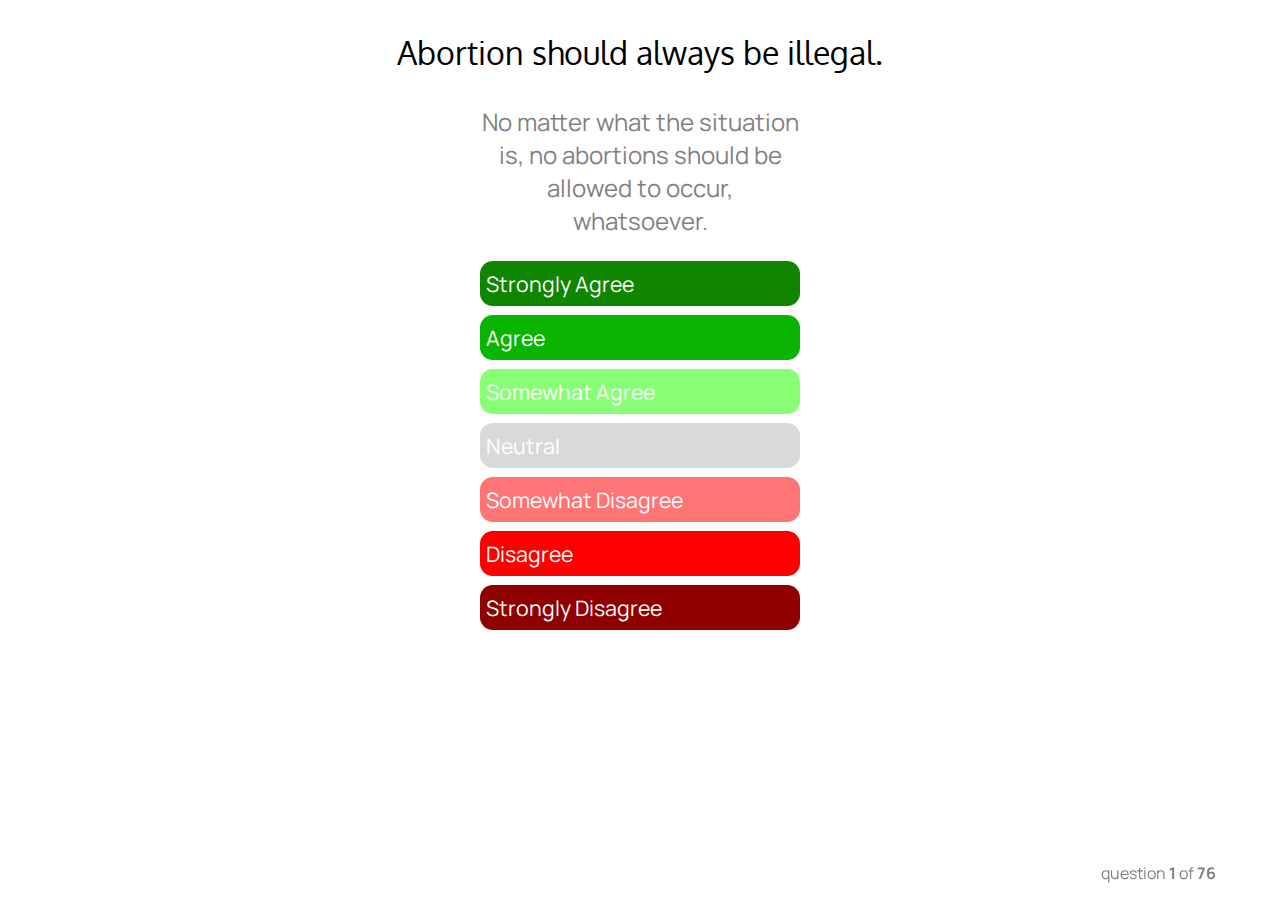
==== questions.html @ a7e22c54 "f" ====
<!DOCTYPE html>
<html>
    <head>
        <title>politicalvalues</title>
        <meta name="description" content="political values test by colin robertson">
        <meta name="keywords" content="politics, politicalvalues, values, political, values">
        <meta name="author" content="colin robertson">
        <meta name="viewport" content="width=device-width, initial-scale=1.0">
        <link href="css/style.css" rel="stylesheet">
    </head>
    <body>
        <div class="container">
            <script src="js/score.js"></script>
            <script src="js/cookies.js"></script>
            <script src="js/questions.js"></script>
        </div>
    </body>
    <div class="footer">
        <p>question <b sv="qn">1</b> of <b sv="qt">1</b></p>
    </div>
</html>
---- css/style.css ----
@import url('https://fonts.googleapis.com/css2?family=Manrope&family=Oxygen:wght@700&display=swap');

/*
font-family: 'Manrope', sans-serif;
font-family: 'Oxygen', sans-serif;
*/

body, html
{
    font-family: 'Manrope', sans-serif;
    margin: 0;
    padding: 0;
}

.title
{
    font-family: 'Oxygen', sans-serif;
    text-align: center;
    font-size: 10vw;
}

.title.sub
{
    font-family: 'Oxygen', sans-serif;
    text-align: left;
    font-size: 36pt;
    color: gray;
    line-height: 36pt;
}

.text
{
    font-family: 'Manrope', sans-serif;
    text-align: left;
    font-size: 18pt;
    line-height: 1;
    margin: 4pt;
}

.container
{
    width: 75vw;
    margin-left: 12.5vw;
    padding: 0;
    margin-top: 0;
}

.question
{
    font-family: 'Oxygen', sans-serif;
    text-align: center;
    font-size: 24pt;
}

.description
{
    width: 25vw;
    margin-left: 37.5vw;
    font-family: 'Manrope', sans-serif;
    text-align: center;
    font-size: 18pt;
    color: gray;
}

.buttoncontainer
{
    width: 25vw;
    margin-left: 37.5vw;
}
.button
{
    width: 25vw;
    height: 5vh;
    font-family: 'Manrope', sans-serif;
    text-align: left;
    font-size: 16pt;
    color: white;
    outline: 0;
    border: 0;
    border-radius: 1vw;
    display: block;
    margin-top: 1vh;
}
.button.strongagree
{
    background-color: #0f8500;
}
.button.agree
{
    background-color: #09b500;
}
.button.somewhatagree
{
    background-color: #88ff75;
}
.button.neutral
{
    background-color: #d9d9d9;
}
.button.somewhatdisagree
{
    background-color: #ff7575;
}
.button.disagree
{
    background-color: #ff0000;
}
.button.strongdisagree
{
    background-color: #910000;
}
.button.back
{
    background-color: gray;
}

@media only screen and (max-width: 600px)
{
    .buttoncontainer
    {
        margin-left: 1vw;;
    }
    .button
    {
        width: 98vw;
        height: 5vh;
        font-family: 'Manrope', sans-serif;
        text-align: left;
        font-size: 16pt;
        outline: 0;
        border: 0;
        color: white;
        border-radius: 1vw;
        display: block;
        margin-top: 1vh;
    }
    .description
    {
        margin: 0;
        width: 100vw;
    }
    .ncont
    {
        width: 94vw;
        height: 110vh;
        margin-left: 3vw;
    }
    body, html
    {
        width: 100vw;
        height: 100vh;
    }
}
@media only screen and (min-width: 600px)
{
    .ncont
    {
        width: 50vw;
        margin-left: 25vw;
        height: 100vh;
    }
    br
    {
        display: none;
    }
    .title
    {
        font-size: 6vw;
    }
}

.alwaysdisplay
{
    display: block !important;
}

.q_hiding
{
    opacity: 0;
}

.q
{
    transition: opacity 0.4s;
}

.q_hidden
{
    display: none;
}

@keyframes showing
{
    0% 
    {
        opacity: 0;
    }
    100%
    {
        opacity: 1;
    }
}

.q_shown
{
    display: block;
    animation: showing 0.4s ease;
}

.result_bar
{
    width: 100%;
    height: 8%;
    margin-top: 15px;
    background-color: grey;
    border-radius: 1vw;
    overflow: hidden;
}

.bar_left
{
    float: left;
}

.bar_right
{
    float: right;
}

.footer 
{
    position: fixed;
    left: 0;
    right: 5%;
    bottom: 0;
    width: 95%;
    color: gray;
    text-align: right;
  }
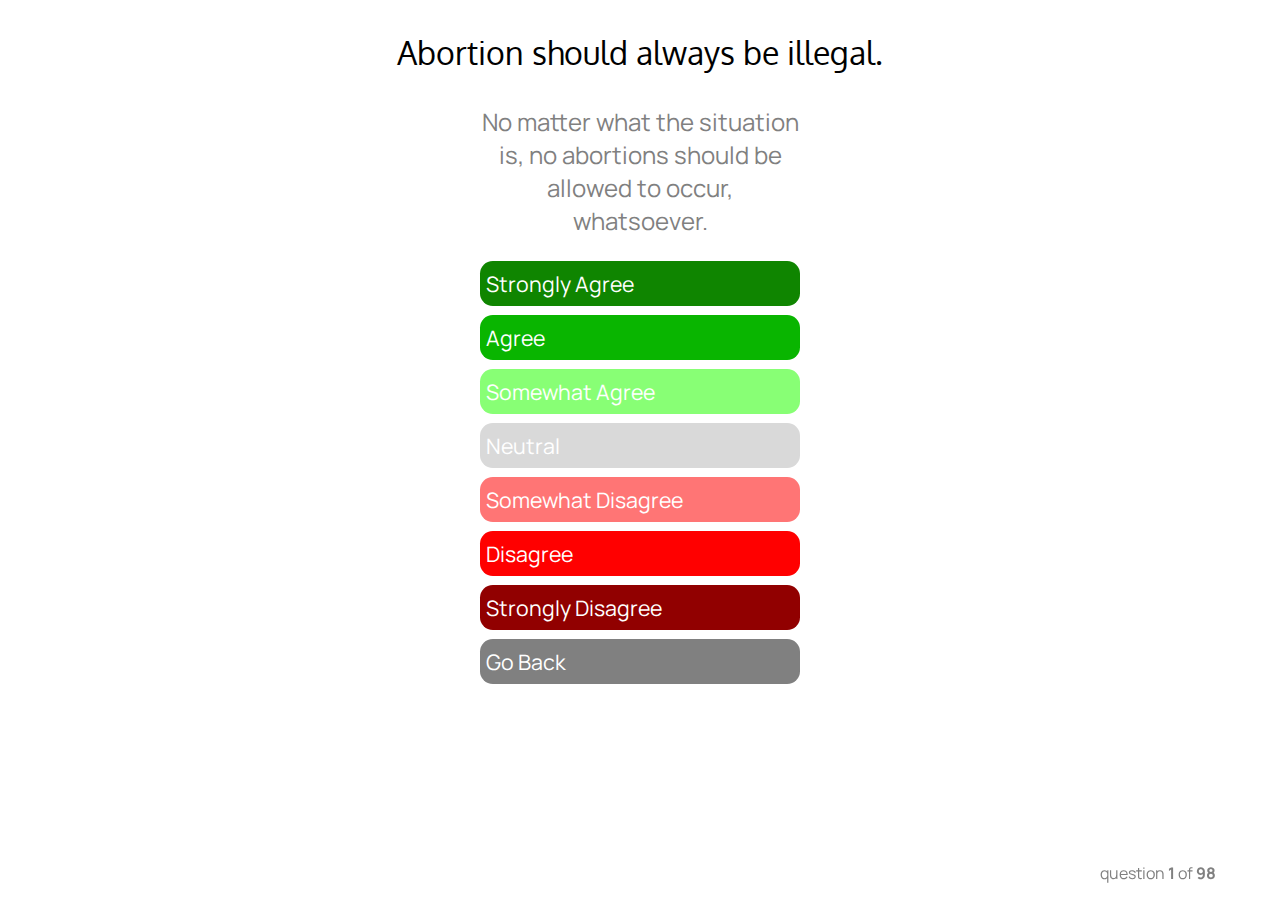
==== commit 6389693c: "reorganized stuff" ====
--- a/questions.html
+++ b/questions.html
@@ -13,6 +13,8 @@
             <script src="js/score.js"></script>
             <script src="js/cookies.js"></script>
             <script src="js/questions.js"></script>
+            <script src="js/options.js"></script>
+            <script src="js/script.js"></script>
         </div>
     </body>
     <div class="footer">
